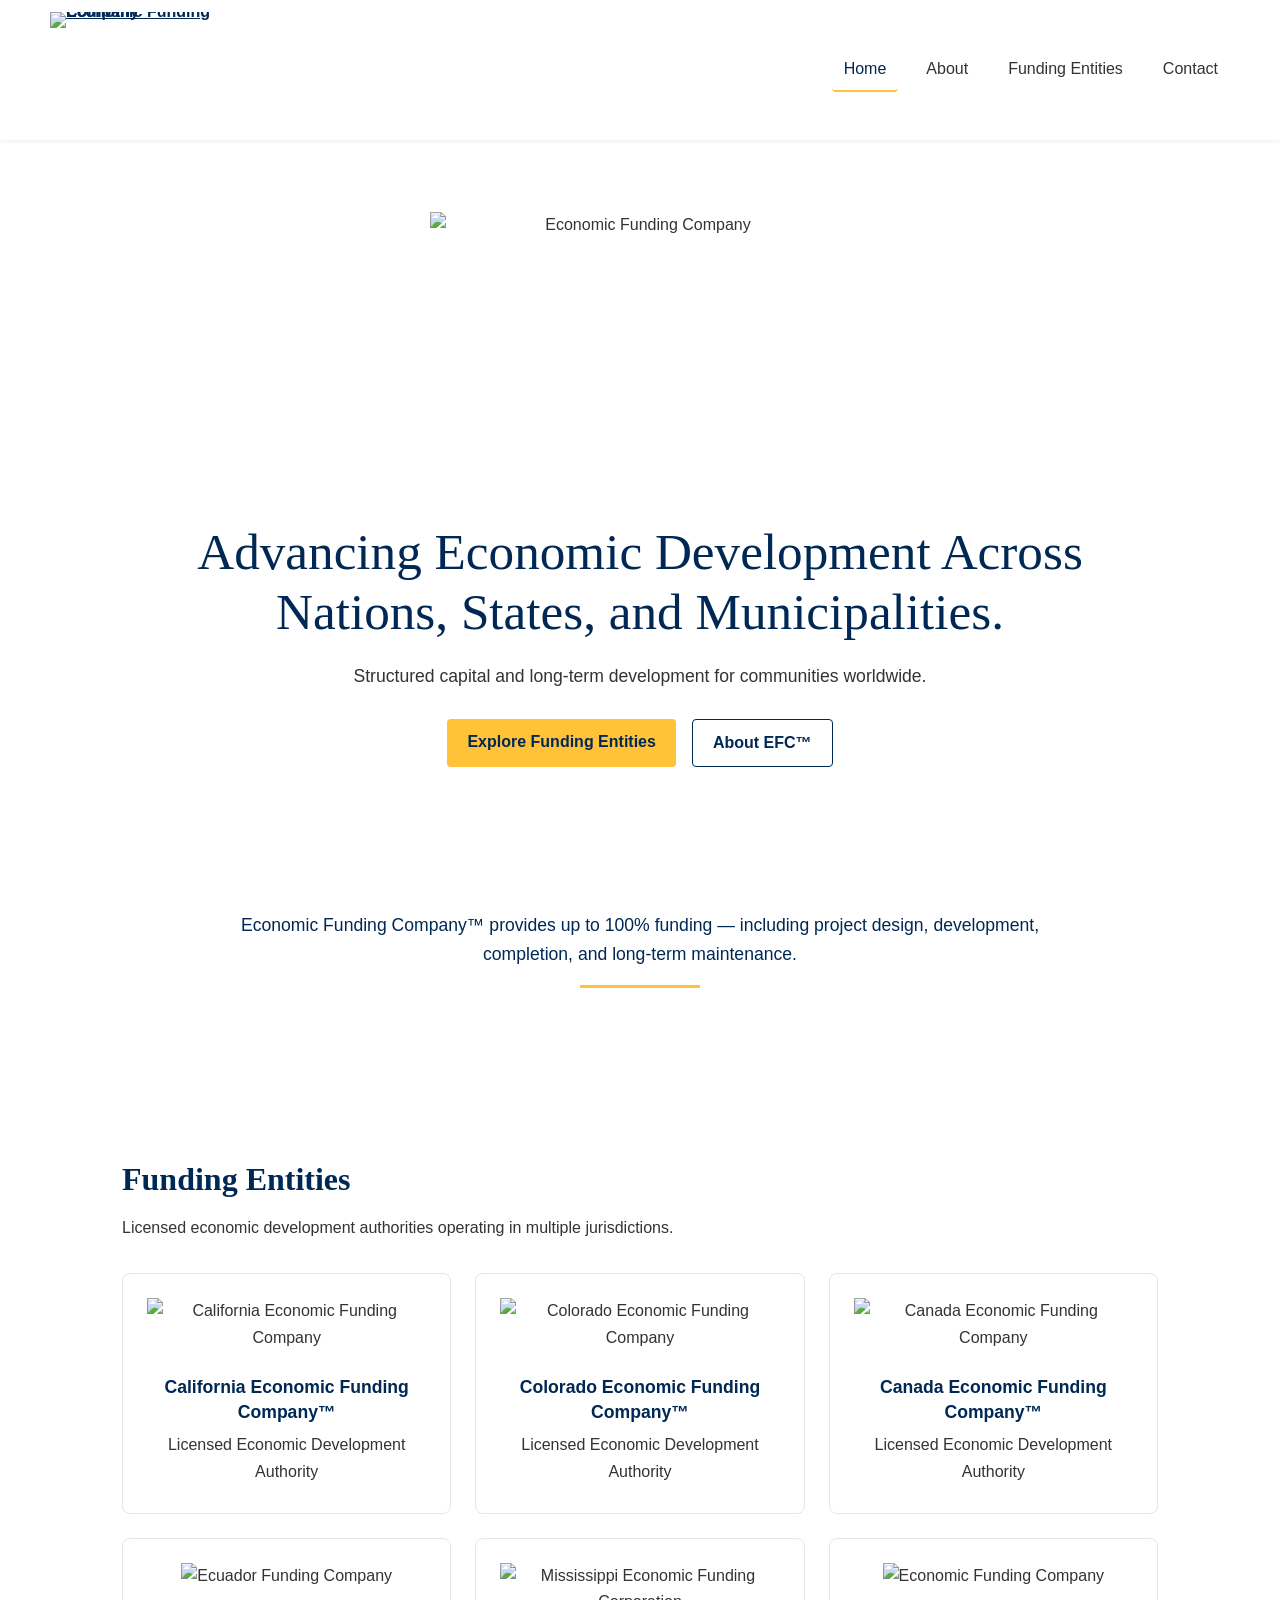
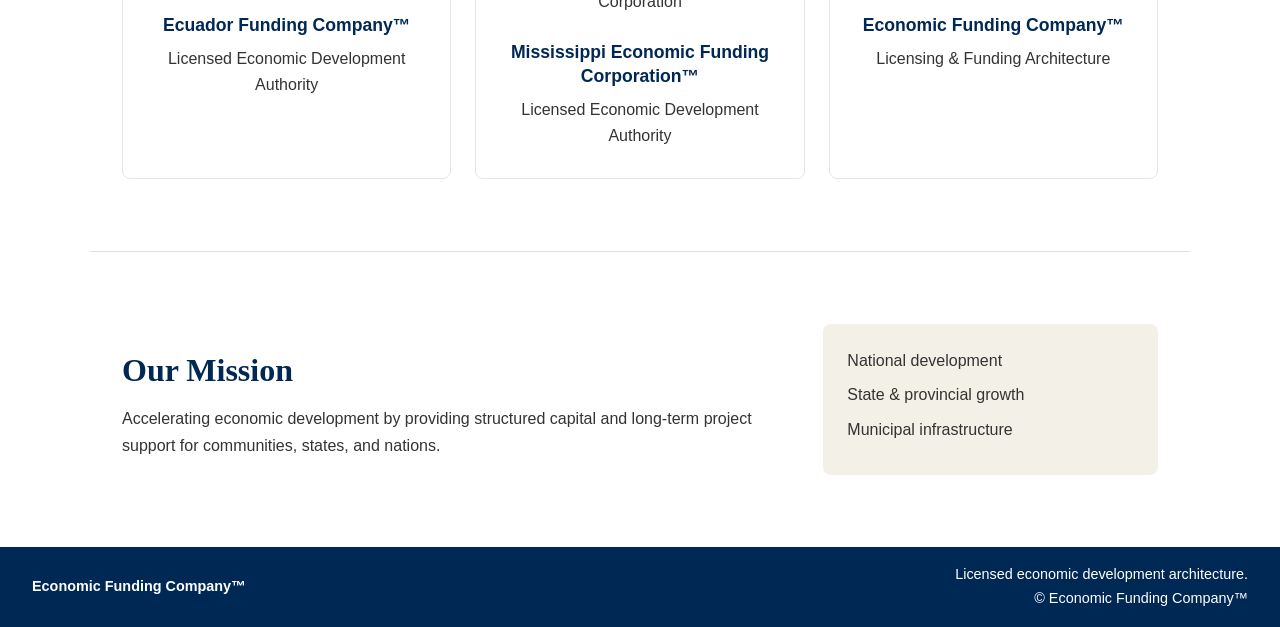
==== index.html @ 54c9f498 "Add Economic Funding Company public website" ====
<!DOCTYPE html>
<html lang="en">
<head>
  <meta charset="UTF-8" />
  <title>Economic Funding Company™</title>
  <meta name="viewport" content="width=device-width, initial-scale=1.0" />
  <link href="styles.css" rel="stylesheet" />
  <meta name="description" content="Economic Funding Company is an independent, non-political not-for-profit advancing economic development and quality of life across countries, states and municipalities." />
</head>
<body>
  <a class="skip-link" href="#main">Skip to content</a>
  <header class="site-header">
    <div class="logo-title">
      <a class="brand-mark" href="index.html" aria-label="Economic Funding Company home"><img src="assets/master-logo.png" width="1536" height="1024" alt="Economic Funding Company" /></a>
    </div>
    <nav class="nav" aria-label="Main navigation">
      <a href="index.html" class="nav-link active" aria-current="page">Home</a>
      <a href="about.html" class="nav-link">About</a>
      <a href="entities.html" class="nav-link">Funding Entities</a>
      <a href="contact.html" class="nav-link">Contact</a>
    </nav>
  </header>

  <main id="main">
    <!-- HERO -->
    <section class="hero">
      <div class="hero-logo-rotator">
        
        <img id="rotating-logo" width="1536" height="1024" src="assets/master-logo.png" alt="Economic Funding Company" />
      </div>
      <h1 class="hero-title">
        Advancing Economic Development Across Nations, States, and Municipalities.
      </h1>
      <p class="hero-subtitle">
        Structured capital and long-term development for communities worldwide.
      </p>
      <div class="hero-actions">
        <a href="entities.html" class="btn btn-primary">Explore Funding Entities</a>
        <a href="about.html" class="btn btn-secondary">About EFC™</a>
      </div>
    </section>

    <!-- FUNDING CAPABILITY STATEMENT -->
    <section class="section section-centered">
      <p class="statement">
        Economic Funding Company™ provides up to 100% funding — including project design,
        development, completion, and long-term maintenance.
      </p>
      <div class="divider divider-gold"></div>
    </section>

    <!-- FUNDING ENTITIES GRID (PREVIEW) -->
    <section class="section">
      <h2 class="section-title">Funding Entities</h2>
      <p class="section-intro">
        Licensed economic development authorities operating in multiple jurisdictions.
      </p>
      <div class="entity-grid">
        <div class="entity-card">
          <img src="assets/california-logo.png" alt="California Economic Funding Company" width="1536" height="1024" loading="lazy" />
          <h3>California Economic Funding Company™</h3>
          <p>Licensed Economic Development Authority</p>
        </div>
        <div class="entity-card">
          <img src="assets/colorado-logo.png" alt="Colorado Economic Funding Company" width="1536" height="1024" loading="lazy" />
          <h3>Colorado Economic Funding Company™</h3>
          <p>Licensed Economic Development Authority</p>
        </div>
        <div class="entity-card">
          <img src="assets/canada-logo.png" alt="Canada Economic Funding Company" width="1536" height="1024" loading="lazy" />
          <h3>Canada Economic Funding Company™</h3>
          <p>Licensed Economic Development Authority</p>
        </div>
        <div class="entity-card">
          <img src="assets/ecuador-logo.png" alt="Ecuador Funding Company" width="1536" height="1024" loading="lazy" />
          <h3>Ecuador Funding Company™</h3>
          <p>Licensed Economic Development Authority</p>
        </div>
        <div class="entity-card">
          <img src="assets/mississippi-logo.png" alt="Mississippi Economic Funding Corporation" width="1536" height="1024" loading="lazy" />
          <h3>Mississippi Economic Funding Corporation™</h3>
          <p>Licensed Economic Development Authority</p>
        </div>
        <div class="entity-card">
          <img src="assets/master-logo.png" alt="Economic Funding Company" width="1536" height="1024" loading="lazy" />
          <h3>Economic Funding Company™</h3>
          <p>Licensing & Funding Architecture</p>
        </div>
      </div>
    </section>

    <!-- MISSION SECTION -->
    <section class="section section-mission">
      <div class="mission-left">
        <h2 class="section-title">Our Mission</h2>
        <p>
          Accelerating economic development by providing structured capital and long-term project
          support for communities, states, and nations.
        </p>
      </div>
      <div class="mission-right">
        <ul class="mission-list">
          <li>National development</li>
          <li>State & provincial growth</li>
          <li>Municipal infrastructure</li>
        </ul>
      </div>
    </section>
  </main>

  <footer class="site-footer">
    <div class="footer-left">
      <span class="footer-brand">Economic Funding Company™</span>
    </div>
    <div class="footer-right">
      <span>Licensed economic development architecture.</span>
      <span>© Economic Funding Company™</span>
    </div>
  </footer>

  <script src="script.js"></script>
</body>
</html>
---- styles.css ----
:root {
  --blue: #002855;
  --gold: #ffc238;
  --charcoal: #333333;
  --white: #ffffff;
}

*,
*::before,
*::after {
  box-sizing: border-box;
}

body {
  margin: 0;
  font-family: "Montserrat", Arial, sans-serif;
  color: var(--charcoal);
  background-color: var(--white);
}

/* HEADER */

.site-header {
  position: sticky;
  top: 0;
  z-index: 100;
  display: flex;
  justify-content: space-between;
  align-items: center;
  padding: 16px 32px;
  background-color: rgba(255, 255, 255, 0.95);
  box-shadow: 0 2px 4px rgba(0, 0, 0, 0.06);
}

.logo-title .brand-mark {
  font-weight: 700;
  color: var(--blue);
}

.nav {
  display: flex;
  gap: 16px;
}

.nav-link {
  text-decoration: none;
  color: var(--charcoal);
  font-weight: 500;
  padding: 8px 12px;
  border-radius: 4px;
}

.nav-link:hover {
  background-color: rgba(0, 40, 85, 0.06);
}

.nav-link.active {
  color: var(--blue);
  border-bottom: 2px solid var(--gold);
}

/* HERO */

.hero {
  padding: 72px 32px;
  text-align: center;
}

.hero-small {
  padding: 56px 32px;
  text-align: center;
}

.hero-logo-rotator img {
  max-width: 260px;
  height: auto;
  margin-bottom: 24px;
}

.hero-title {
  font-size: 2.2rem;
  color: var(--blue);
  margin: 0 0 16px;
}

.hero-subtitle {
  font-size: 1.1rem;
  margin: 0 0 24px;
}

.hero-actions {
  display: flex;
  justify-content: center;
  gap: 16px;
}

/* BUTTONS */

.btn {
  display: inline-block;
  padding: 10px 20px;
  border-radius: 4px;
  text-decoration: none;
  font-weight: 600;
  cursor: pointer;
  transition: transform 0.15s ease, box-shadow 0.15s ease;
}

.btn-primary {
  background-color: var(--gold);
  color: var(--blue);
  border: none;
}

.btn-secondary {
  background-color: transparent;
  color: var(--blue);
  border: 1px solid var(--blue);
}

.btn:hover {
  transform: translateY(-1px);
  box-shadow: 0 4px 10px rgba(0, 0, 0, 0.08);
}

/* SECTIONS */

.section {
  padding: 72px 32px;
  max-width: 1100px;
  margin: 0 auto;
}

.section-centered {
  text-align: center;
}

.section-title {
  font-size: 1.6rem;
  color: var(--blue);
  margin-bottom: 16px;
}

.section-intro {
  margin-bottom: 32px;
}

/* STATEMENT */

.statement {
  font-size: 1.1rem;
  color: var(--blue);
  max-width: 800px;
  margin: 0 auto 16px;
}

.divider-gold {
  width: 120px;
  height: 3px;
  background-color: var(--gold);
  margin: 0 auto;
}

/* ENTITY GRID */

.entity-grid {
  display: grid;
  grid-template-columns: repeat(auto-fit, minmax(260px, 1fr));
  gap: 24px;
}

.entity-card {
  border-radius: 8px;
  padding: 24px;
  text-align: center;
  box-shadow: 0 2px 6px rgba(0, 0, 0, 0.06);
  background-color: var(--white);
  transition: transform 0.15s ease, box-shadow 0.15s ease;
}

.entity-card img {
  max-width: 180px;
  height: auto;
  margin-bottom: 16px;
}

.entity-card h3 {
  margin: 8px 0;
  color: var(--blue);
}

.entity-card p {
  margin: 4px 0;
}

.entity-card:hover {
  transform: translateY(-2px);
  box-shadow: 0 6px 14px rgba(0, 0, 0, 0.08);
}

/* MISSION */

.section-mission {
  display: grid;
  grid-template-columns: minmax(0, 2fr) minmax(0, 1fr);
  gap: 32px;
  align-items: start;
}

.mission-left p {
  margin-top: 8px;
}

.mission-right {
  background-color: rgba(255, 194, 56, 0.12);
  border-radius: 8px;
  padding: 24px;
}

.mission-list {
  list-style: none;
  padding: 0;
  margin: 0;
}

.mission-list li {
  margin-bottom: 8px;
  font-weight: 500;
}

/* CONTACT */

.section-contact {
  display: grid;
  grid-template-columns: minmax(0, 2fr) minmax(0, 1.2fr);
  gap: 32px;
}

.contact-form {
  display: flex;
  flex-direction: column;
  gap: 16px;
}

.contact-form label {
  display: flex;
  flex-direction: column;
  font-size: 0.95rem;
}

.contact-form input,
.contact-form textarea {
  margin-top: 6px;
  padding: 8px;
  border-radius: 4px;
  border: 1px solid #cccccc;
  font-family: inherit;
}

.contact-info h2 {
  color: var(--blue);
}

/* FOOTER */

.site-footer {
  display: flex;
  justify-content: space-between;
  align-items: center;
  padding: 16px 32px;
  background-color: var(--blue);
  color: var(--white);
  font-size: 0.9rem;
}

.footer-left .footer-brand {
  font-weight: 600;
}

.footer-right {
  display: flex;
  flex-direction: column;
  align-items: flex-end;
}

/* RESPONSIVE */

@media (max-width: 768px) {
  .hero-actions {
    flex-direction: column;
  }

  .section-mission,
  .section-contact {
    grid-template-columns: 1fr;
  }

  .site-footer {
    flex-direction: column;
    align-items: flex-start;
    gap: 8px;
  }
}

/* EFC identity and accessibility refinements */
:root { --blue: #123e48; --gold: #b3995d; }
body { font-family: Arial, sans-serif; line-height: 1.65; }
.site-header { gap: 24px; padding: 12px max(24px, calc((100vw - 1180px) / 2)); }
.brand-mark { display: block; line-height: 0; }
.brand-mark img { display: block; width: 174px; height: 116px; object-fit: contain; }
.nav { flex-wrap: wrap; }
.nav-link { white-space: nowrap; }
.hero { max-width: 1180px; margin: auto; }
.hero-title { max-width: 960px; margin: 0 auto 20px; font-family: Georgia, serif; font-size: clamp(2rem, 4vw, 3.4rem); line-height: 1.17; font-weight: 500; }
.hero-subtitle { max-width: 760px; margin: 0 auto 28px; }
.hero-logo-rotator img { width: 300px; max-width: 100%; height: 200px; object-fit: contain; }
.section-title { font-family: Georgia, serif; font-size: 2rem; line-height: 1.25; }
.entity-grid { grid-template-columns: repeat(3, minmax(0,1fr)); }
.entity-card { border: 1px solid #e2e7e7; box-shadow: none; }
.entity-card img { width: 180px; max-width: 100%; height: 120px; object-fit: contain; }
.entity-card h3 { font-size: 1.1rem; line-height: 1.4; }
.section-mission { border-top: 1px solid #dce3e4; }
.mission-right { background: #f3f0e8; }
.btn { min-height: 44px; font: inherit; font-weight: 600; }
.contact-form input, .contact-form textarea { font-size: 1rem; padding: 12px; }
.contact-form textarea { resize: vertical; }
.footer-right { text-align: right; }
:focus-visible { outline: 3px solid #967a35; outline-offset: 4px; }
.skip-link { position: absolute; left: 16px; top: -100px; z-index: 200; padding: 12px; background: white; color: var(--blue); }
.skip-link:focus { top: 16px; }
@media(max-width: 900px) { .entity-grid { grid-template-columns: repeat(2,minmax(0,1fr)); } .site-header { flex-direction: column; gap: 8px; position: static; } .brand-mark img { width: 150px; height: 100px; } }
@media(max-width: 560px) { .entity-grid { grid-template-columns: 1fr; } .section,.hero,.hero-small { padding: 40px 20px; } .nav { gap: 2px; justify-content: center; } .nav-link { padding: 8px; font-size: .9rem; } .footer-right { align-items: flex-start; text-align: left; } .site-footer { padding: 24px 20px; } }
@media(prefers-reduced-motion: reduce) { *, *::before, *::after { transition: none !important; } }

/* Colors matched to supplied blue-and-gold EFC artwork. */
:root { --blue: #002855; --gold: #ffc238; }
.hero-logo-rotator { display: flex; flex-direction: column; align-items: center; margin-bottom: 24px; }
.hero-logo-rotator img { width: 420px; height: 280px; margin-bottom: 6px; }
.entity-card img { width: 100%; max-width: 280px; height: auto; aspect-ratio: 3 / 2; }
.rotation-toggle { padding: 8px 16px; min-height: 44px; border: 1px solid #ccd4df; background: white; color: var(--blue); border-radius: 4px; font: inherit; font-size: .875rem; cursor: pointer; }
.rotation-toggle[hidden] { display: none; }
@media(max-width: 560px) { .hero-logo-rotator img { width: 100%; height: auto; aspect-ratio: 3 / 2; } }
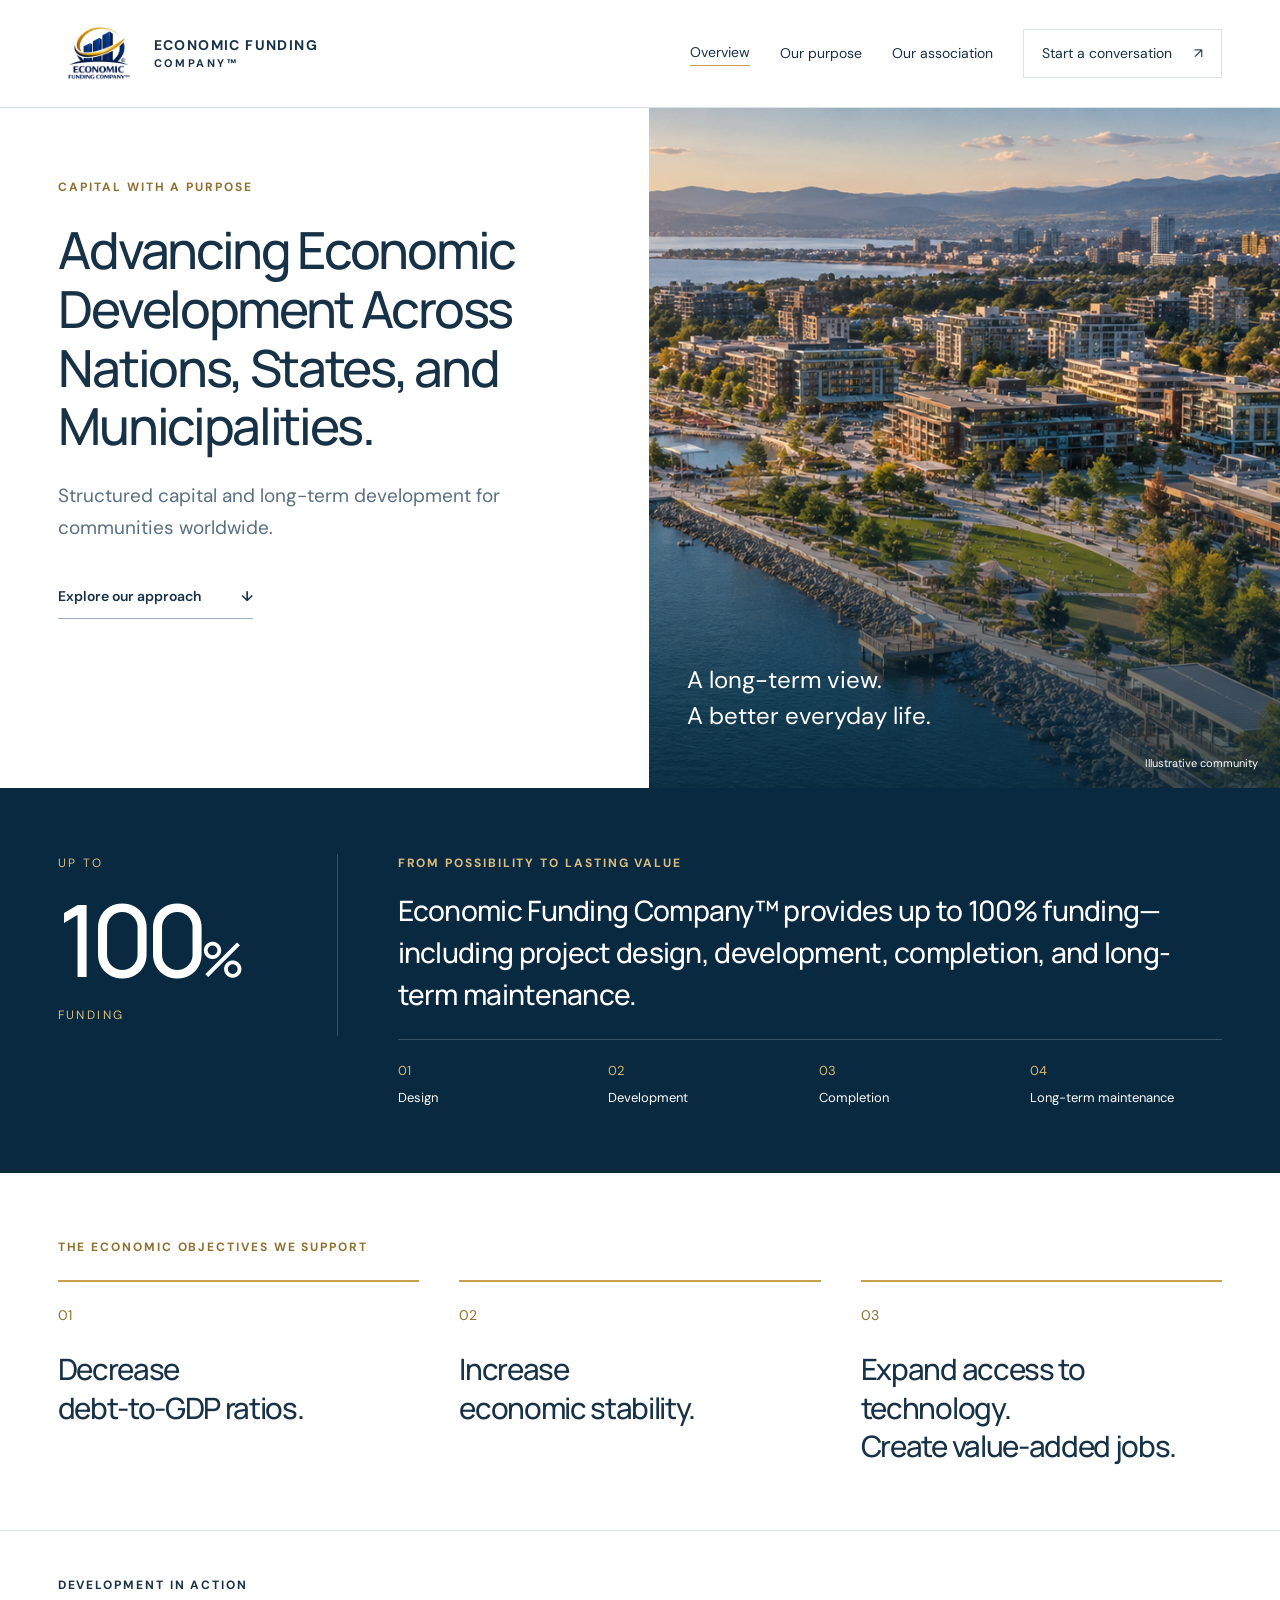
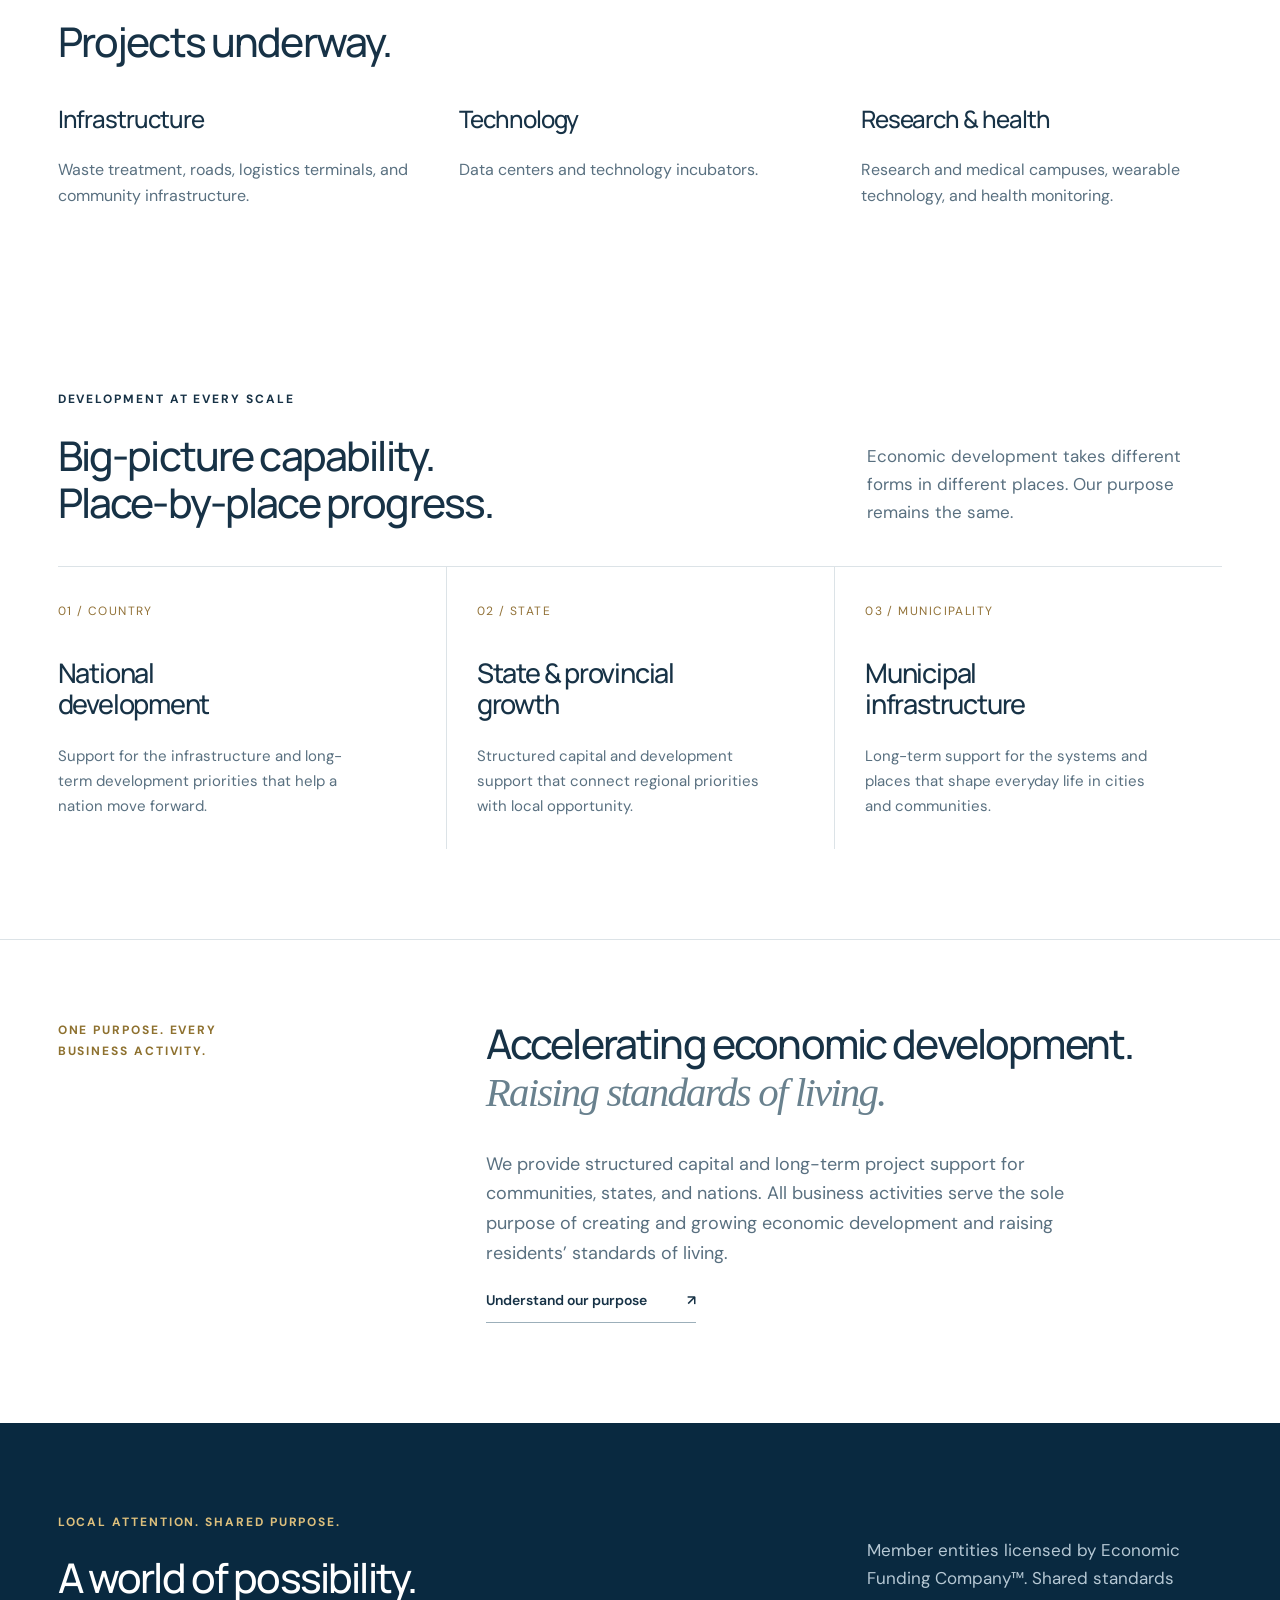
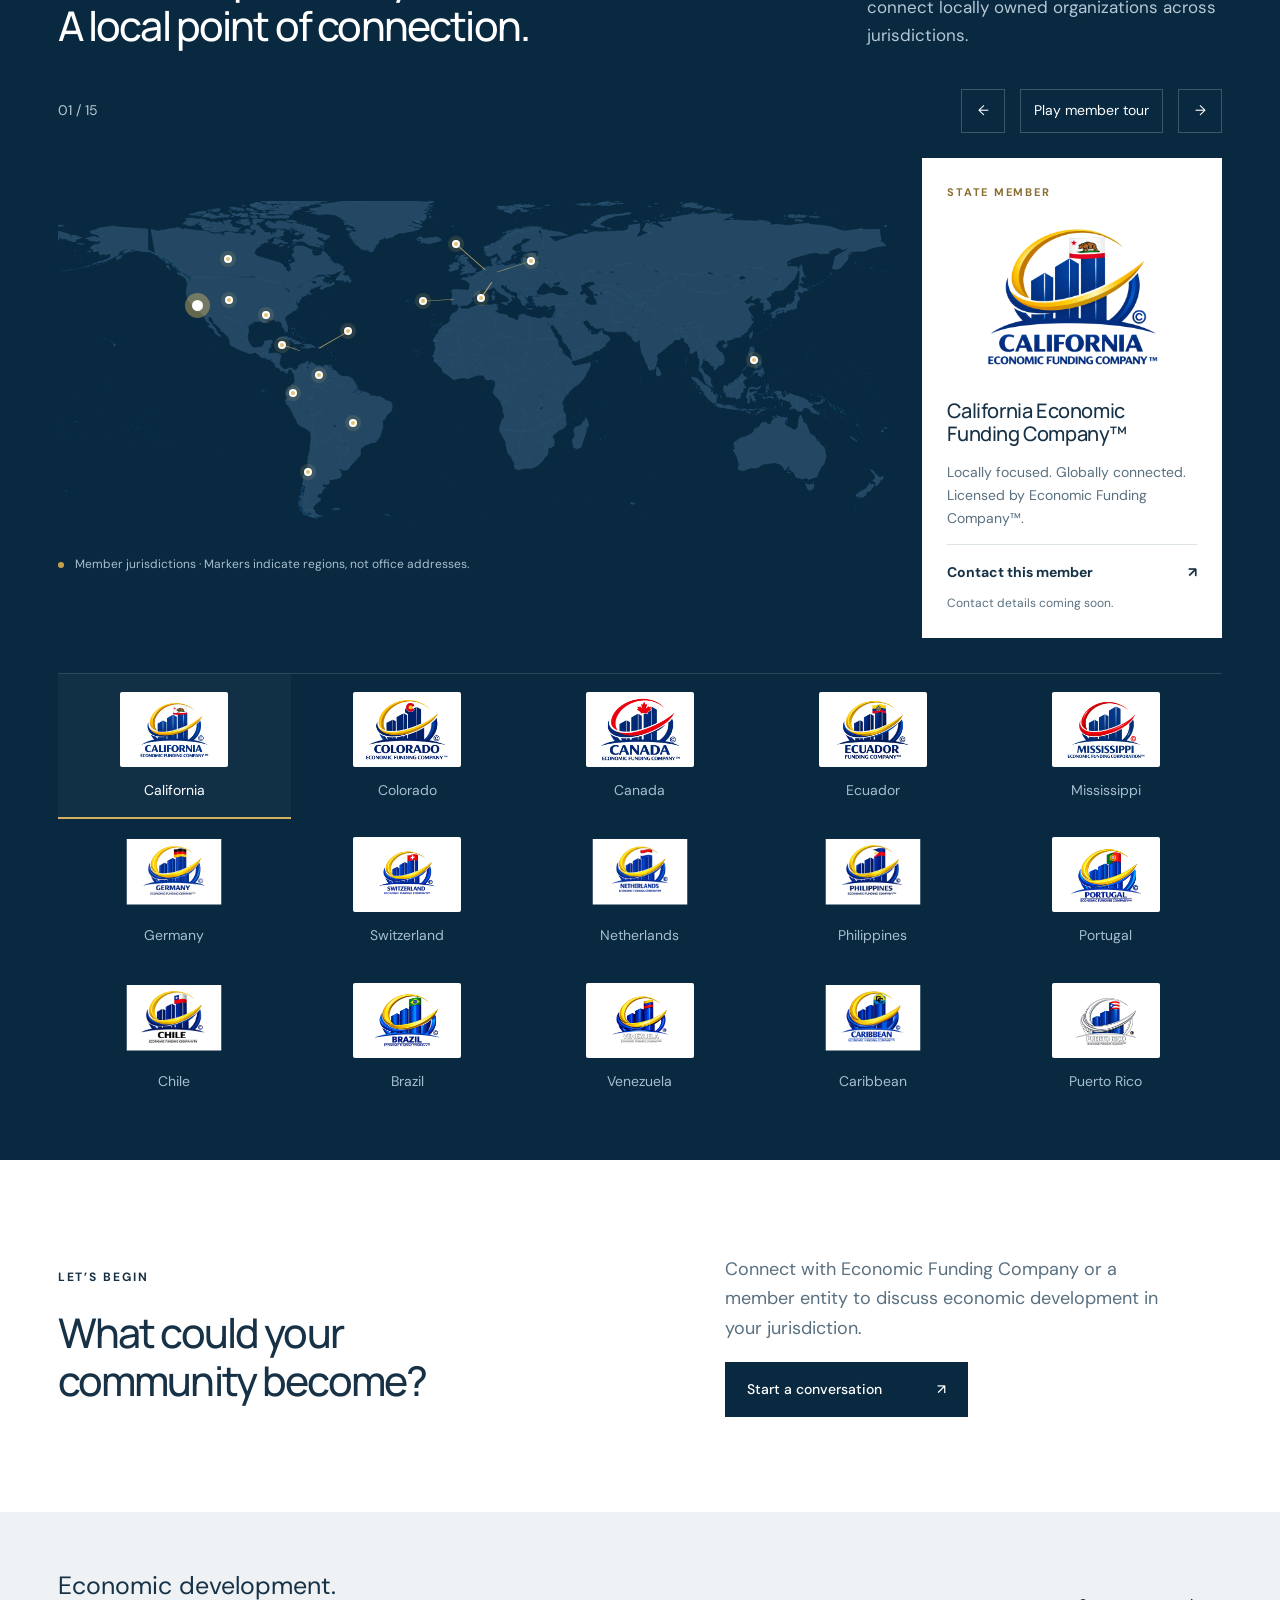
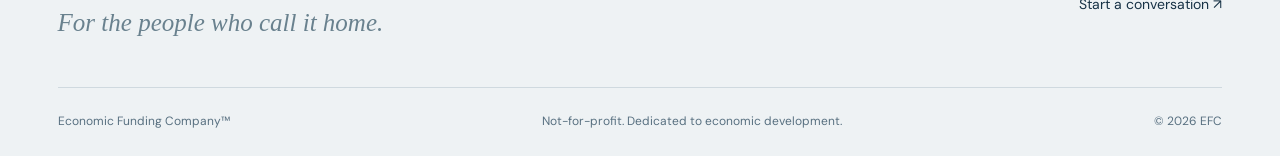
==== commit 788b22b4: "Prepare redesigned EFC website for review before publication" ====
--- a/index.html
+++ b/index.html
@@ -1,123 +1 @@
-<!DOCTYPE html>
-<html lang="en">
-<head>
-  <meta charset="UTF-8" />
-  <title>Economic Funding Company™</title>
-  <meta name="viewport" content="width=device-width, initial-scale=1.0" />
-  <link href="styles.css" rel="stylesheet" />
-  <meta name="description" content="Economic Funding Company is an independent, non-political not-for-profit advancing economic development and quality of life across countries, states and municipalities." />
-</head>
-<body>
-  <a class="skip-link" href="#main">Skip to content</a>
-  <header class="site-header">
-    <div class="logo-title">
-      <a class="brand-mark" href="index.html" aria-label="Economic Funding Company home"><img src="assets/master-logo.png" width="1536" height="1024" alt="Economic Funding Company" /></a>
-    </div>
-    <nav class="nav" aria-label="Main navigation">
-      <a href="index.html" class="nav-link active" aria-current="page">Home</a>
-      <a href="about.html" class="nav-link">About</a>
-      <a href="entities.html" class="nav-link">Funding Entities</a>
-      <a href="contact.html" class="nav-link">Contact</a>
-    </nav>
-  </header>
-
-  <main id="main">
-    <!-- HERO -->
-    <section class="hero">
-      <div class="hero-logo-rotator">
-        
-        <img id="rotating-logo" width="1536" height="1024" src="assets/master-logo.png" alt="Economic Funding Company" />
-      </div>
-      <h1 class="hero-title">
-        Advancing Economic Development Across Nations, States, and Municipalities.
-      </h1>
-      <p class="hero-subtitle">
-        Structured capital and long-term development for communities worldwide.
-      </p>
-      <div class="hero-actions">
-        <a href="entities.html" class="btn btn-primary">Explore Funding Entities</a>
-        <a href="about.html" class="btn btn-secondary">About EFC™</a>
-      </div>
-    </section>
-
-    <!-- FUNDING CAPABILITY STATEMENT -->
-    <section class="section section-centered">
-      <p class="statement">
-        Economic Funding Company™ provides up to 100% funding — including project design,
-        development, completion, and long-term maintenance.
-      </p>
-      <div class="divider divider-gold"></div>
-    </section>
-
-    <!-- FUNDING ENTITIES GRID (PREVIEW) -->
-    <section class="section">
-      <h2 class="section-title">Funding Entities</h2>
-      <p class="section-intro">
-        Licensed economic development authorities operating in multiple jurisdictions.
-      </p>
-      <div class="entity-grid">
-        <div class="entity-card">
-          <img src="assets/california-logo.png" alt="California Economic Funding Company" width="1536" height="1024" loading="lazy" />
-          <h3>California Economic Funding Company™</h3>
-          <p>Licensed Economic Development Authority</p>
-        </div>
-        <div class="entity-card">
-          <img src="assets/colorado-logo.png" alt="Colorado Economic Funding Company" width="1536" height="1024" loading="lazy" />
-          <h3>Colorado Economic Funding Company™</h3>
-          <p>Licensed Economic Development Authority</p>
-        </div>
-        <div class="entity-card">
-          <img src="assets/canada-logo.png" alt="Canada Economic Funding Company" width="1536" height="1024" loading="lazy" />
-          <h3>Canada Economic Funding Company™</h3>
-          <p>Licensed Economic Development Authority</p>
-        </div>
-        <div class="entity-card">
-          <img src="assets/ecuador-logo.png" alt="Ecuador Funding Company" width="1536" height="1024" loading="lazy" />
-          <h3>Ecuador Funding Company™</h3>
-          <p>Licensed Economic Development Authority</p>
-        </div>
-        <div class="entity-card">
-          <img src="assets/mississippi-logo.png" alt="Mississippi Economic Funding Corporation" width="1536" height="1024" loading="lazy" />
-          <h3>Mississippi Economic Funding Corporation™</h3>
-          <p>Licensed Economic Development Authority</p>
-        </div>
-        <div class="entity-card">
-          <img src="assets/master-logo.png" alt="Economic Funding Company" width="1536" height="1024" loading="lazy" />
-          <h3>Economic Funding Company™</h3>
-          <p>Licensing & Funding Architecture</p>
-        </div>
-      </div>
-    </section>
-
-    <!-- MISSION SECTION -->
-    <section class="section section-mission">
-      <div class="mission-left">
-        <h2 class="section-title">Our Mission</h2>
-        <p>
-          Accelerating economic development by providing structured capital and long-term project
-          support for communities, states, and nations.
-        </p>
-      </div>
-      <div class="mission-right">
-        <ul class="mission-list">
-          <li>National development</li>
-          <li>State & provincial growth</li>
-          <li>Municipal infrastructure</li>
-        </ul>
-      </div>
-    </section>
-  </main>
-
-  <footer class="site-footer">
-    <div class="footer-left">
-      <span class="footer-brand">Economic Funding Company™</span>
-    </div>
-    <div class="footer-right">
-      <span>Licensed economic development architecture.</span>
-      <span>© Economic Funding Company™</span>
-    </div>
-  </footer>
-
-  <script src="script.js"></script>
-</body>
-</html>
+<!doctype html><html lang="en"><head><meta charset="utf-8"><meta name="viewport" content="width=device-width,initial-scale=1"><meta name="description" content="Not-for-profit economic development. Structured capital and long-term development for communities worldwide."><title>Economic Funding Company</title><link rel="icon" href="assets/master-transparent.png"><link rel="stylesheet" href="styles.css"><script src="script.js" defer></script></head><body><a class="skip" href="#main">Skip to content</a><header><a class="brand" href="index.html" aria-label="Economic Funding Company home"><img src="assets/master-transparent.png" alt=""/><span>ECONOMIC FUNDING<span>COMPANY™</span></span></a><button class="menu-toggle" aria-expanded="false" aria-controls="nav">Menu <span>☰</span></button><nav id="nav" aria-label="Main navigation"><a href="index.html" aria-current="page">Overview</a><a href="about.html" >Our purpose</a><a href="entities.html" >Our association</a><a class="nav-contact" href="contact.html">Start a conversation <span>↗</span></a></nav></header><main id="main"><section class="hero"><div class="hero-copy"><span class="eyebrow">CAPITAL WITH A PURPOSE</span><h1>Advancing Economic Development Across Nations, States, and Municipalities.</h1><p>Structured capital and long-term development for communities worldwide.</p><a class="text-link" href="#funding">Explore our approach <span>↓</span></a></div><div class="hero-image"><img src="assets/community-hero.png" alt="Illustrative waterfront community with housing, public space and connected infrastructure"/><div class="image-caption">A long-term view.<br><strong>A better everyday life.</strong></div><span class="illustration-note">Illustrative community</span></div></section><section class="funding" id="funding"><div class="wrap funding-layout"><div class="funding-number"><span>UP TO</span><strong>100<span>%</span></strong><span>FUNDING</span></div><div><span class="eyebrow">FROM POSSIBILITY TO LASTING VALUE</span><h2>Economic Funding Company™ provides up to 100% funding—including project design, development, completion, and long-term maintenance.</h2><div class="lifecycle"><span><b>01</b> Design</span><span><b>02</b> Development</span><span><b>03</b> Completion</span><span><b>04</b> Long-term maintenance</span></div></div></div></section><section class="outcomes wrap"><span class="eyebrow">THE ECONOMIC OBJECTIVES WE SUPPORT</span><div class="outcome-grid"><article><span>01</span><h2>Decrease<br>debt-to-GDP ratios.</h2></article><article><span>02</span><h2>Increase<br>economic stability.</h2></article><article><span>03</span><h2>Expand access to technology.<br>Create value-added jobs.</h2></article></div></section><section class="projects wrap"><div class="section-heading"><div><span class="eyebrow">DEVELOPMENT IN ACTION</span><h2>Projects underway.</h2></div></div><div class="project-grid"><article><h3>Infrastructure</h3><p>Waste treatment, roads, logistics terminals, and community infrastructure.</p></article><article><h3>Technology</h3><p>Data centers and technology incubators.</p></article><article><h3>Research & health</h3><p>Research and medical campuses, wearable technology, and health monitoring.</p></article></div></section><section class="wrap scope"><div class="section-heading"><div><span class="eyebrow">DEVELOPMENT AT EVERY SCALE</span><h2>Big-picture capability.<br>Place-by-place progress.</h2></div><p>Economic development takes different forms in different places. Our purpose remains the same.</p></div><div class="scope-grid"><article><span class="index">01 / COUNTRY</span><h3>National<br>development</h3><p>Support for the infrastructure and long-term development priorities that help a nation move forward.</p></article><article><span class="index">02 / STATE</span><h3>State & provincial<br>growth</h3><p>Structured capital and development support that connect regional priorities with local opportunity.</p></article><article><span class="index">03 / MUNICIPALITY</span><h3>Municipal<br>infrastructure</h3><p>Long-term support for the systems and places that shape everyday life in cities and communities.</p></article></div></section><section class="purpose wrap"><span class="eyebrow">ONE PURPOSE. EVERY BUSINESS ACTIVITY.</span><div><h2>Accelerating economic development.<br><em>Raising standards of living.</em></h2><p>We provide structured capital and long-term project support for communities, states, and nations. All business activities serve the sole purpose of creating and growing economic development and raising residents’ standards of living.</p><a class="text-link" href="about.html">Understand our purpose <span>↗</span></a></div></section><section class="network" id="members"><div class="wrap"><div class="section-heading"><div><span class="eyebrow">LOCAL ATTENTION. SHARED PURPOSE.</span><h2>A world of possibility.<br>A local point of connection.</h2></div><p>Member entities licensed by Economic Funding Company™. Shared standards connect locally owned organizations across jurisdictions.</p></div><div class="rotation-controls"><span id="member-position">01 / 15</span><button id="prev-member" aria-label="Previous member">←</button><button id="rotate-members" aria-pressed="false">Play member tour</button><button id="next-member" aria-label="Next member">→</button></div><div class="map-layout"><div class="map-column"><div class="map"><img src="assets/world-map.svg" alt="World map showing the geographic context of member jurisdictions"/><div class="map-markers"><svg class="map-leaders" viewBox="0 0 100 100" preserveAspectRatio="none" aria-hidden="true"><line x1="51.46944444444444" y1="20.599999999999998" x2="48" y2="13"/><line x1="52.90277777777777" y1="21.268965517241384" x2="57" y2="18"/><line x1="52.286111111111104" y1="24.26206896551724" x2="51" y2="29"/><line x1="47.71666666666667" y1="29.379310344827587" x2="44" y2="30"/><line x1="29.166666666666664" y1="44.827586206896555" x2="27" y2="43"/><line x1="31.502777777777776" y1="43.98620689655173" x2="35" y2="39"/></svg><button class="pin selected" data-member="california" style="left:16.805555555555554%;top:31.379310344827587%" aria-label="Select California" title="California" aria-pressed="true"><span></span></button><button class="pin " data-member="colorado" style="left:20.694444444444443%;top:29.655172413793103%" aria-label="Select Colorado" title="Colorado" aria-pressed="false"><span></span></button><button class="pin " data-member="canada" style="left:20.555555555555554%;top:17.24137931034483%" aria-label="Select Canada" title="Canada" aria-pressed="false"><span></span></button><button class="pin " data-member="ecuador" style="left:28.333333333333332%;top:57.58620689655172%" aria-label="Select Ecuador" title="Ecuador" aria-pressed="false"><span></span></button><button class="pin " data-member="mississippi" style="left:25.13888888888889%;top:34.13793103448276%" aria-label="Select Mississippi" title="Mississippi" aria-pressed="false"><span></span></button><button class="pin " data-member="germany" style="left:57%;top:18%" aria-label="Select Germany" title="Germany" aria-pressed="false"><span></span></button><button class="pin " data-member="switzerland" style="left:51%;top:29%" aria-label="Select Switzerland" title="Switzerland" aria-pressed="false"><span></span></button><button class="pin " data-member="netherlands" style="left:48%;top:13%" aria-label="Select Netherlands" title="Netherlands" aria-pressed="false"><span></span></button><button class="pin " data-member="philippines" style="left:83.88888888888889%;top:47.724137931034484%" aria-label="Select Philippines" title="Philippines" aria-pressed="false"><span></span></button><button class="pin " data-member="portugal" style="left:44%;top:30%" aria-label="Select Portugal" title="Portugal" aria-pressed="false"><span></span></button><button class="pin " data-member="chile" style="left:30.13888888888889%;top:81.17241379310346%" aria-label="Select Chile" title="Chile" aria-pressed="false"><span></span></button><button class="pin " data-member="brazil" style="left:35.58333333333333%;top:66.3448275862069%" aria-label="Select Brazil" title="Brazil" aria-pressed="false"><span></span></button><button class="pin " data-member="venezuela" style="left:31.5%;top:52.137931034482754%" aria-label="Select Venezuela" title="Venezuela" aria-pressed="false"><span></span></button><button class="pin " data-member="caribbean" style="left:27%;top:43%" aria-label="Select Caribbean" title="Caribbean" aria-pressed="false"><span></span></button><button class="pin " data-member="puerto-rico" style="left:35%;top:39%" aria-label="Select Puerto Rico" title="Puerto Rico" aria-pressed="false"><span></span></button></div></div><p class="map-caption"><span class="legend-dot"></span> Member jurisdictions · Markers indicate regions, not office addresses.</p></div><article class="member-detail" aria-live="polite"><span class="eyebrow" id="member-kind">STATE MEMBER</span><img id="member-logo" src="assets/california-transparent.png" alt="California Economic Funding Company logo"/><h3 id="member-title">California Economic Funding Company™</h3><p>Locally focused. Globally connected.<br>Licensed by Economic Funding Company™.</p><a id="member-contact" href="contact.html?entity=california">Contact this member <span>↗</span></a><small>Contact details coming soon.</small></article></div><div class="member-selector" aria-label="Choose a member entity"><button data-member="california" class="member-choice selected" aria-pressed="true"><img src="assets/california-transparent.png" alt="" loading="lazy"/><span>California</span></button><button data-member="colorado" class="member-choice " aria-pressed="false"><img src="assets/colorado-transparent.png" alt="" loading="lazy"/><span>Colorado</span></button><button data-member="canada" class="member-choice " aria-pressed="false"><img src="assets/canada-transparent.png" alt="" loading="lazy"/><span>Canada</span></button><button data-member="ecuador" class="member-choice " aria-pressed="false"><img src="assets/ecuador-transparent.png" alt="" loading="lazy"/><span>Ecuador</span></button><button data-member="mississippi" class="member-choice " aria-pressed="false"><img src="assets/mississippi-transparent.png" alt="" loading="lazy"/><span>Mississippi</span></button><button data-member="germany" class="member-choice " aria-pressed="false"><img src="assets/germany-clean.png" alt="" loading="lazy"/><span>Germany</span></button><button data-member="switzerland" class="member-choice " aria-pressed="false"><img src="assets/switzerland-clean.png" alt="" loading="lazy"/><span>Switzerland</span></button><button data-member="netherlands" class="member-choice " aria-pressed="false"><img src="assets/netherlands-clean.png" alt="" loading="lazy"/><span>Netherlands</span></button><button data-member="philippines" class="member-choice " aria-pressed="false"><img src="assets/philippines-clean.png" alt="" loading="lazy"/><span>Philippines</span></button><button data-member="portugal" class="member-choice " aria-pressed="false"><img src="assets/portugal-clean.png" alt="" loading="lazy"/><span>Portugal</span></button><button data-member="chile" class="member-choice " aria-pressed="false"><img src="assets/chile-clean.png" alt="" loading="lazy"/><span>Chile</span></button><button data-member="brazil" class="member-choice " aria-pressed="false"><img src="assets/brazil-clean.png" alt="" loading="lazy"/><span>Brazil</span></button><button data-member="venezuela" class="member-choice " aria-pressed="false"><img src="assets/venezuela-clean.png" alt="" loading="lazy"/><span>Venezuela</span></button><button data-member="caribbean" class="member-choice " aria-pressed="false"><img src="assets/caribbean-clean.png" alt="" loading="lazy"/><span>Caribbean</span></button><button data-member="puerto-rico" class="member-choice " aria-pressed="false"><img src="assets/puerto-rico-clean.png" alt="" loading="lazy"/><span>Puerto Rico</span></button></div></div></section><section class="contact-banner wrap"><div><span class="eyebrow">LET’S BEGIN</span><h2>What could your<br>community become?</h2></div><div><p>Connect with Economic Funding Company or a member entity to discuss economic development in your jurisdiction.</p><a class="button dark" href="contact.html">Start a conversation <span>↗</span></a></div></section></main><footer><div class="footer-top"><p>Economic development.<br><em>For the people who call it home.</em></p><a href="contact.html">Start a conversation ↗</a></div><div class="footer-bottom"><span>Economic Funding Company™</span><span>Not-for-profit. Dedicated to economic development.</span><span>© 2026 EFC</span></div></footer></body></html>
--- a/styles.css
+++ b/styles.css
@@ -1,342 +1,18 @@
-:root {
-  --blue: #002855;
-  --gold: #ffc238;
-  --charcoal: #333333;
-  --white: #ffffff;
-}
 
-*,
-*::before,
-*::after {
-  box-sizing: border-box;
-}
-
-body {
-  margin: 0;
-  font-family: "Montserrat", Arial, sans-serif;
-  color: var(--charcoal);
-  background-color: var(--white);
-}
-
-/* HEADER */
-
-.site-header {
-  position: sticky;
-  top: 0;
-  z-index: 100;
-  display: flex;
-  justify-content: space-between;
-  align-items: center;
-  padding: 16px 32px;
-  background-color: rgba(255, 255, 255, 0.95);
-  box-shadow: 0 2px 4px rgba(0, 0, 0, 0.06);
-}
-
-.logo-title .brand-mark {
-  font-weight: 700;
-  color: var(--blue);
-}
-
-.nav {
-  display: flex;
-  gap: 16px;
-}
-
-.nav-link {
-  text-decoration: none;
-  color: var(--charcoal);
-  font-weight: 500;
-  padding: 8px 12px;
-  border-radius: 4px;
-}
-
-.nav-link:hover {
-  background-color: rgba(0, 40, 85, 0.06);
-}
-
-.nav-link.active {
-  color: var(--blue);
-  border-bottom: 2px solid var(--gold);
-}
-
-/* HERO */
-
-.hero {
-  padding: 72px 32px;
-  text-align: center;
-}
-
-.hero-small {
-  padding: 56px 32px;
-  text-align: center;
-}
-
-.hero-logo-rotator img {
-  max-width: 260px;
-  height: auto;
-  margin-bottom: 24px;
-}
-
-.hero-title {
-  font-size: 2.2rem;
-  color: var(--blue);
-  margin: 0 0 16px;
-}
-
-.hero-subtitle {
-  font-size: 1.1rem;
-  margin: 0 0 24px;
-}
-
-.hero-actions {
-  display: flex;
-  justify-content: center;
-  gap: 16px;
-}
-
-/* BUTTONS */
-
-.btn {
-  display: inline-block;
-  padding: 10px 20px;
-  border-radius: 4px;
-  text-decoration: none;
-  font-weight: 600;
-  cursor: pointer;
-  transition: transform 0.15s ease, box-shadow 0.15s ease;
-}
-
-.btn-primary {
-  background-color: var(--gold);
-  color: var(--blue);
-  border: none;
-}
-
-.btn-secondary {
-  background-color: transparent;
-  color: var(--blue);
-  border: 1px solid var(--blue);
-}
-
-.btn:hover {
-  transform: translateY(-1px);
-  box-shadow: 0 4px 10px rgba(0, 0, 0, 0.08);
-}
-
-/* SECTIONS */
-
-.section {
-  padding: 72px 32px;
-  max-width: 1100px;
-  margin: 0 auto;
-}
-
-.section-centered {
-  text-align: center;
-}
-
-.section-title {
-  font-size: 1.6rem;
-  color: var(--blue);
-  margin-bottom: 16px;
-}
-
-.section-intro {
-  margin-bottom: 32px;
-}
-
-/* STATEMENT */
-
-.statement {
-  font-size: 1.1rem;
-  color: var(--blue);
-  max-width: 800px;
-  margin: 0 auto 16px;
-}
-
-.divider-gold {
-  width: 120px;
-  height: 3px;
-  background-color: var(--gold);
-  margin: 0 auto;
-}
-
-/* ENTITY GRID */
-
-.entity-grid {
-  display: grid;
-  grid-template-columns: repeat(auto-fit, minmax(260px, 1fr));
-  gap: 24px;
-}
-
-.entity-card {
-  border-radius: 8px;
-  padding: 24px;
-  text-align: center;
-  box-shadow: 0 2px 6px rgba(0, 0, 0, 0.06);
-  background-color: var(--white);
-  transition: transform 0.15s ease, box-shadow 0.15s ease;
-}
-
-.entity-card img {
-  max-width: 180px;
-  height: auto;
-  margin-bottom: 16px;
-}
-
-.entity-card h3 {
-  margin: 8px 0;
-  color: var(--blue);
-}
-
-.entity-card p {
-  margin: 4px 0;
-}
-
-.entity-card:hover {
-  transform: translateY(-2px);
-  box-shadow: 0 6px 14px rgba(0, 0, 0, 0.08);
-}
-
-/* MISSION */
-
-.section-mission {
-  display: grid;
-  grid-template-columns: minmax(0, 2fr) minmax(0, 1fr);
-  gap: 32px;
-  align-items: start;
-}
-
-.mission-left p {
-  margin-top: 8px;
-}
-
-.mission-right {
-  background-color: rgba(255, 194, 56, 0.12);
-  border-radius: 8px;
-  padding: 24px;
-}
-
-.mission-list {
-  list-style: none;
-  padding: 0;
-  margin: 0;
-}
-
-.mission-list li {
-  margin-bottom: 8px;
-  font-weight: 500;
-}
-
-/* CONTACT */
-
-.section-contact {
-  display: grid;
-  grid-template-columns: minmax(0, 2fr) minmax(0, 1.2fr);
-  gap: 32px;
-}
-
-.contact-form {
-  display: flex;
-  flex-direction: column;
-  gap: 16px;
-}
-
-.contact-form label {
-  display: flex;
-  flex-direction: column;
-  font-size: 0.95rem;
-}
-
-.contact-form input,
-.contact-form textarea {
-  margin-top: 6px;
-  padding: 8px;
-  border-radius: 4px;
-  border: 1px solid #cccccc;
-  font-family: inherit;
-}
-
-.contact-info h2 {
-  color: var(--blue);
-}
-
-/* FOOTER */
-
-.site-footer {
-  display: flex;
-  justify-content: space-between;
-  align-items: center;
-  padding: 16px 32px;
-  background-color: var(--blue);
-  color: var(--white);
-  font-size: 0.9rem;
-}
-
-.footer-left .footer-brand {
-  font-weight: 600;
-}
-
-.footer-right {
-  display: flex;
-  flex-direction: column;
-  align-items: flex-end;
-}
-
-/* RESPONSIVE */
-
-@media (max-width: 768px) {
-  .hero-actions {
-    flex-direction: column;
-  }
-
-  .section-mission,
-  .section-contact {
-    grid-template-columns: 1fr;
-  }
-
-  .site-footer {
-    flex-direction: column;
-    align-items: flex-start;
-    gap: 8px;
-  }
-}
+@import url('https://fonts.googleapis.com/css2?family=DM+Sans:wght@400;500;600;700&family=Manrope:wght@400;500;600;700&display=swap');
+:root{--navy:#092940;--gold:#c7a04b;--ink:#173246;--muted:#597080;--line:#dce3e7}*{box-sizing:border-box}html{scroll-behavior:smooth;scroll-padding-top:110px}body{margin:0;color:var(--ink);font:16px/1.65 'DM Sans',Arial,sans-serif;background:white}a{color:inherit;text-decoration:none}button,input,select,textarea{font:inherit}button{cursor:pointer}img{max-width:100%}h1,h2,h3,p{margin-top:0}h1,h2,h3{font-family:Manrope,Arial,sans-serif;line-height:1.15;letter-spacing:-.045em;font-weight:500}h1{font-size:clamp(2.5rem,4vw,4.1rem)}h2{font-size:clamp(2rem,3.2vw,3.35rem)}h3{font-size:1.65rem}em{font-family:Georgia,serif;font-weight:400;color:#69818e}header{height:108px;display:flex;align-items:center;justify-content:space-between;padding:0 4.5%;border-bottom:1px solid var(--line);background:white;position:sticky;top:0;z-index:20}.brand{display:flex;align-items:center;gap:14px}.brand img{width:82px;height:68px;object-fit:contain}.brand>span{font-size:14px;letter-spacing:.1em;font-weight:700;line-height:1.4}.brand>span>span{display:block;font-size:11px;letter-spacing:.24em}nav{display:flex;align-items:center;gap:30px;font-size:14px}nav a[aria-current]{border-bottom:1px solid var(--gold)}.nav-contact{padding:12px 18px;border:1px solid var(--line)}.nav-contact span{margin-left:18px}.menu-toggle{display:none}.wrap{max-width:1320px;margin:auto;padding-left:4.5%;padding-right:4.5%}.eyebrow{font-size:12px;font-weight:700;letter-spacing:.16em;display:block;margin-bottom:22px}.hero{display:grid;grid-template-columns:1.03fr 1fr;min-height:680px}.hero-copy{padding:70px 8% 65px 9%}.hero-copy .eyebrow{color:#8e712f}.hero-copy h1{margin-bottom:25px}.hero-copy p{max-width:450px;font-size:19px;color:var(--muted);margin-bottom:40px}.text-link{display:inline-flex;gap:40px;align-items:center;border-bottom:1px solid #9cafba;padding-bottom:10px;font-size:14px;font-weight:600}.hero-image{position:relative;overflow:hidden;background:var(--navy)}.hero-image>img{width:100%;height:100%;object-fit:cover;object-position:58% center;position:absolute}.hero-image:after{content:'';position:absolute;inset:50% 0 0;background:linear-gradient(transparent,#062639c9)}.image-caption{position:absolute;left:38px;bottom:54px;z-index:1;color:white;font-size:24px;line-height:1.5}.image-caption strong{font-weight:400}.illustration-note{position:absolute;right:22px;bottom:16px;color:white;font-size:11px;z-index:1}.funding{background:var(--navy);color:white;padding:66px 0}.funding-layout{display:grid;grid-template-columns:280px 1fr;gap:60px;align-items:center}.funding-number{border-right:1px solid #ffffff30;line-height:1;padding:15px 30px 15px 0}.funding-number>span{display:block;font-size:12px;letter-spacing:.2em;color:#dbbe7d}.funding-number strong{font:500 100px/1 Manrope,sans-serif;letter-spacing:-.08em;display:block;margin:15px 0 20px}.funding-number strong span{font-size:48px}.funding h2{font-size:clamp(1.4rem,2.2vw,2rem);letter-spacing:-.025em;line-height:1.5}.funding .eyebrow{color:#dbbe7d;margin-bottom:15px}.lifecycle{display:grid;grid-template-columns:repeat(4,1fr);gap:18px;padding-top:22px;border-top:1px solid #ffffff30;font-size:13px;line-height:1.4}.lifecycle b{display:block;color:#d7b76e;font-weight:400;margin-bottom:9px}.scope{padding-top:100px;padding-bottom:90px}.section-heading{display:flex;justify-content:space-between;gap:60px;align-items:flex-end;margin-bottom:40px}.section-heading h2{margin-bottom:0}.section-heading>p{max-width:355px;color:var(--muted);font-size:17px;margin:0}.scope-grid{display:grid;grid-template-columns:repeat(3,1fr);border-top:1px solid var(--line)}.scope-grid article{padding:35px 30px 15px 0}.scope-grid article+article{padding-left:30px;border-left:1px solid var(--line)}.index{display:block;letter-spacing:.12em;color:#927238;font-size:12px;margin-bottom:35px}.scope-grid h3{font-size:27px;margin-bottom:25px}.scope-grid p{font-size:15px;color:var(--muted);max-width:290px}.purpose{border-top:1px solid var(--line);padding-top:80px;padding-bottom:100px;display:grid;grid-template-columns:1fr 2fr;gap:60px}.purpose>.eyebrow{max-width:180px;line-height:1.8;color:#8e712f}.purpose p{max-width:620px;color:var(--muted);font-size:18px}.network{background:var(--navy);color:white;padding:90px 0 50px}.network .eyebrow{color:#ddbf7c}.network .section-heading>p{color:#b6c8d4}.map-layout{display:grid;grid-template-columns:minmax(0,1fr) 300px;gap:35px;align-items:center}.map{position:relative;aspect-ratio:1080/435}.map>img{display:block;width:100%;height:100%}.map-markers{position:absolute;inset:0}.pin{border:0;padding:0;width:24px;height:24px;position:absolute;transform:translate(-50%,-50%);border-radius:50%;display:grid;place-items:center;background:transparent;z-index:2}.pin span{display:block;width:8px;height:8px;background:#e4c273;border:2px solid white;border-radius:50%;box-shadow:0 0 0 4px #d8b66025}.pin.selected span{width:11px;height:11px;background:white;box-shadow:0 0 0 7px #d8b66070}.map-caption{color:#a7bfce;font-size:12px;margin:20px 0}.legend-dot{display:inline-block;width:6px;height:6px;border-radius:50%;background:var(--gold);margin-right:8px}.member-detail{background:white;color:var(--ink);padding:25px;min-height:390px}.member-detail .eyebrow{color:#8b6e32;font-size:11px;margin:0}.member-detail img{width:100%;height:170px;object-fit:contain;margin:10px 0}.member-detail h3{font-size:20px;letter-spacing:-.02em;margin-bottom:14px;min-height:48px}.member-detail p{font-size:14px;color:var(--muted)}.member-detail>a{font-size:14px;font-weight:700;display:flex;justify-content:space-between;border-top:1px solid var(--line);padding-top:16px}.member-detail small{font-size:12px;color:var(--muted);display:block;margin-top:9px}.member-selector{display:grid;grid-template-columns:repeat(5,1fr);margin-top:35px;border-top:1px solid #ffffff25}.member-choice{background:transparent;color:#a6bed0;border:0;border-bottom:2px solid transparent;padding:18px 10px 15px;display:flex;flex-direction:column;align-items:center;gap:12px;font-size:14px}.member-choice img{width:108px;height:75px;object-fit:contain;background:white;padding:4px;border-radius:2px}.member-choice.selected{border-bottom-color:#d5b260;background:#ffffff08;color:white}.rotation-controls{display:flex;align-items:center;justify-content:flex-end;gap:15px;margin-top:22px;font-size:14px;color:#b7c8d1}.rotation-controls button{border:1px solid #ffffff35;color:white;background:transparent;min-height:44px;min-width:44px;padding:5px 13px;font-size:14px}.rotation-controls>span{margin-right:auto}.contact-banner{padding-top:95px;padding-bottom:95px;display:grid;grid-template-columns:1.2fr 1fr;gap:70px;align-items:center}.contact-banner h2{margin-bottom:0}.contact-banner p{color:var(--muted);font-size:18px;max-width:460px}.button{display:inline-flex;justify-content:space-between;gap:55px;align-items:center;border:0;padding:16px 22px;font-size:14px;font-weight:500}.dark{background:var(--navy);color:white}footer{background:#eef2f4;padding:55px 4.5% 24px}.footer-top{display:flex;justify-content:space-between;align-items:center;padding-bottom:45px;border-bottom:1px solid #cfd9df;gap:30px}.footer-top p{font-size:25px;line-height:1.5;margin:0}.footer-top a{font-size:14px}.footer-bottom{display:flex;justify-content:space-between;gap:20px;margin-top:24px;font-size:12px;color:#587080}.page-intro{padding-top:100px;padding-bottom:75px}.page-intro h1{font-size:clamp(3rem,5.4vw,5.2rem)}.page-intro p{font-size:20px;color:var(--muted);max-width:690px}.editorial{display:grid;grid-template-columns:1fr 1.2fr;gap:80px;border-top:1px solid var(--line);padding-top:70px;padding-bottom:70px}.editorial h2{font-size:32px}.editorial p{color:var(--muted)}.editorial .large{font-size:24px;color:var(--ink);line-height:1.5}.principles{display:grid;grid-template-columns:repeat(3,1fr);gap:40px;padding-top:20px;padding-bottom:70px}.principles article{border-top:1px solid var(--line);padding-top:25px}.principles article>span{color:#937138;font-size:14px}.principles h3{margin:25px 0 20px}.principles p{color:var(--muted)}.contact-layout{display:grid;grid-template-columns:1fr 1.25fr;gap:90px;padding-bottom:100px}.contact-layout aside h2{font-size:32px}.contact-layout aside>p{color:var(--muted)}.contact-placeholder{border-top:1px solid var(--line);padding-top:30px;margin-top:40px}.contact-placeholder p{font-size:14px}form{padding:35px;background:#f4f7f8}form label{display:block;font-size:14px;font-weight:500;margin-bottom:22px}input,select,textarea{width:100%;border:1px solid #cbd5dc;border-radius:0;background:white;padding:12px;color:var(--ink);margin-top:8px;font-size:16px}textarea{resize:vertical}.form-row{display:grid;grid-template-columns:1fr 1fr;gap:20px}.form-note{font-size:14px;color:var(--muted)}.skip{position:absolute;top:-100px;left:20px;z-index:100;background:white;padding:10px}.skip:focus{top:10px}:focus-visible{outline:3px solid var(--gold);outline-offset:5px}a:hover{color:#9c792e}.button:hover{background:#1b4967;color:white}
+@media(max-width:1050px){nav{gap:15px}.brand>span{font-size:11px}.brand img{width:65px}.hero-copy{padding:55px 7%}.hero-copy h1{font-size:3rem}.funding-layout{grid-template-columns:230px 1fr;gap:35px}.funding-number strong{font-size:86px}.map-layout{grid-template-columns:1fr 260px;gap:15px}.section-heading{gap:30px}.contact-layout{gap:40px}}
+@media(max-width:760px){header{height:84px;padding:0 22px}.brand img{width:60px;height:55px}.brand>span{font-size:11px}.brand>span>span{font-size:10px}.menu-toggle{display:flex;align-items:center;gap:12px;background:none;border:0;color:var(--navy);font-size:14px;padding:12px}nav{display:none;position:absolute;top:84px;left:0;right:0;padding:25px;background:white;border-bottom:1px solid var(--line);flex-direction:column;align-items:stretch}nav.open{display:flex}.wrap{padding-left:24px;padding-right:24px}.hero{display:flex;flex-direction:column}.hero-copy{padding:48px 24px}.hero-copy h1{font-size:clamp(2.4rem,7.9vw,3.5rem)}.hero-copy p{font-size:17px}.hero-image{height:360px}.image-caption{left:24px;bottom:40px}.funding{padding:45px 0}.funding-layout{grid-template-columns:1fr;gap:30px}.funding-number{border-right:0;border-bottom:1px solid #ffffff30;padding-bottom:25px}.funding-number strong{font-size:85px;display:inline-block;margin:8px 15px 10px 0}.funding-number>span:last-child{display:inline}.lifecycle{grid-template-columns:1fr 1fr;row-gap:25px}.scope{padding-top:60px;padding-bottom:45px}.section-heading{display:block}.section-heading>p{margin-top:25px;max-width:none}.scope-grid{grid-template-columns:1fr}.scope-grid article,.scope-grid article+article{padding:25px 0;border-left:0;border-bottom:1px solid var(--line)}.index{margin-bottom:20px}.scope-grid h3 br{display:none}.scope-grid p{max-width:none}.purpose{display:block;padding-top:50px;padding-bottom:60px}.purpose>.eyebrow{max-width:none}.purpose p{font-size:17px}.network{padding-top:60px}.map-layout{display:flex;flex-direction:column;gap:20px}.map-column{width:100%}.map{margin:25px 0}.member-detail{width:100%;min-height:0}.member-detail img{height:175px}.member-detail h3{min-height:0}.member-selector{display:flex;overflow:auto;scroll-snap-type:x mandatory}.member-choice{min-width:120px;scroll-snap-align:start}.member-choice img{width:90px;height:65px}.contact-banner,.editorial,.contact-layout{grid-template-columns:1fr;gap:30px;padding-top:55px;padding-bottom:55px}.footer-top,.footer-bottom{align-items:flex-start;flex-direction:column}.footer-top p{font-size:22px}.footer-bottom{gap:10px}.page-intro{padding-top:55px;padding-bottom:40px}.page-intro h1{font-size:3rem}.page-intro p{font-size:18px}.principles{grid-template-columns:1fr;gap:25px}.form-row{grid-template-columns:1fr;gap:0}form{padding:24px}.contact-layout{padding-top:0}.eyebrow{font-size:11px}}
+@media(prefers-reduced-motion:reduce){html{scroll-behavior:auto}*{transition:none!important;animation:none!important}}
 
-/* EFC identity and accessibility refinements */
-:root { --blue: #123e48; --gold: #b3995d; }
-body { font-family: Arial, sans-serif; line-height: 1.65; }
-.site-header { gap: 24px; padding: 12px max(24px, calc((100vw - 1180px) / 2)); }
-.brand-mark { display: block; line-height: 0; }
-.brand-mark img { display: block; width: 174px; height: 116px; object-fit: contain; }
-.nav { flex-wrap: wrap; }
-.nav-link { white-space: nowrap; }
-.hero { max-width: 1180px; margin: auto; }
-.hero-title { max-width: 960px; margin: 0 auto 20px; font-family: Georgia, serif; font-size: clamp(2rem, 4vw, 3.4rem); line-height: 1.17; font-weight: 500; }
-.hero-subtitle { max-width: 760px; margin: 0 auto 28px; }
-.hero-logo-rotator img { width: 300px; max-width: 100%; height: 200px; object-fit: contain; }
-.section-title { font-family: Georgia, serif; font-size: 2rem; line-height: 1.25; }
-.entity-grid { grid-template-columns: repeat(3, minmax(0,1fr)); }
-.entity-card { border: 1px solid #e2e7e7; box-shadow: none; }
-.entity-card img { width: 180px; max-width: 100%; height: 120px; object-fit: contain; }
-.entity-card h3 { font-size: 1.1rem; line-height: 1.4; }
-.section-mission { border-top: 1px solid #dce3e4; }
-.mission-right { background: #f3f0e8; }
-.btn { min-height: 44px; font: inherit; font-weight: 600; }
-.contact-form input, .contact-form textarea { font-size: 1rem; padding: 12px; }
-.contact-form textarea { resize: vertical; }
-.footer-right { text-align: right; }
-:focus-visible { outline: 3px solid #967a35; outline-offset: 4px; }
-.skip-link { position: absolute; left: 16px; top: -100px; z-index: 200; padding: 12px; background: white; color: var(--blue); }
-.skip-link:focus { top: 16px; }
-@media(max-width: 900px) { .entity-grid { grid-template-columns: repeat(2,minmax(0,1fr)); } .site-header { flex-direction: column; gap: 8px; position: static; } .brand-mark img { width: 150px; height: 100px; } }
-@media(max-width: 560px) { .entity-grid { grid-template-columns: 1fr; } .section,.hero,.hero-small { padding: 40px 20px; } .nav { gap: 2px; justify-content: center; } .nav-link { padding: 8px; font-size: .9rem; } .footer-right { align-items: flex-start; text-align: left; } .site-footer { padding: 24px 20px; } }
-@media(prefers-reduced-motion: reduce) { *, *::before, *::after { transition: none !important; } }
+/* Economic objectives and expanded association */
+.funding-layout{align-items:start}.funding-number{padding-top:0}.funding-number>span:first-child{line-height:1.65}
+.outcomes{padding-top:65px;padding-bottom:65px}.outcomes>.eyebrow{color:#8e712f}.outcome-grid,.project-grid{display:grid;grid-template-columns:repeat(3,1fr);gap:40px}.outcome-grid article{border-top:2px solid var(--gold);padding-top:20px}.outcome-grid article>span{font-size:14px;color:#8e712f}.outcome-grid h2{font-size:clamp(1.5rem,2.3vw,2.3rem);line-height:1.3;margin:22px 0 0}.projects{padding-top:45px;padding-bottom:65px;border-top:1px solid var(--line)}.project-grid h3{font-size:24px}.project-grid p{color:var(--muted)}.member-selector{grid-template-columns:repeat(5,minmax(0,1fr))}.pin{width:14px;height:14px}.pin:focus-visible{z-index:5}.pin:hover{z-index:6}.pin:hover:after{content:attr(title);position:absolute;bottom:20px;background:white;color:var(--navy);font-size:14px;padding:3px 8px;white-space:nowrap}.pin.selected{z-index:4}
+@media(max-width:760px){.outcome-grid,.project-grid{grid-template-columns:1fr;gap:25px}.outcomes{padding-top:45px;padding-bottom:45px}.outcome-grid h2{font-size:1.8rem}.projects{padding-top:40px;padding-bottom:40px}.member-selector{display:grid;grid-template-columns:repeat(3,minmax(0,1fr));overflow:visible}.member-choice{min-width:0;font-size:13px;padding:12px 4px}.member-choice img{width:85px;height:60px}}
 
-/* Colors matched to supplied blue-and-gold EFC artwork. */
-:root { --blue: #002855; --gold: #ffc238; }
-.hero-logo-rotator { display: flex; flex-direction: column; align-items: center; margin-bottom: 24px; }
-.hero-logo-rotator img { width: 420px; height: 280px; margin-bottom: 6px; }
-.entity-card img { width: 100%; max-width: 280px; height: auto; aspect-ratio: 3 / 2; }
-.rotation-toggle { padding: 8px 16px; min-height: 44px; border: 1px solid #ccd4df; background: white; color: var(--blue); border-radius: 4px; font: inherit; font-size: .875rem; cursor: pointer; }
-.rotation-toggle[hidden] { display: none; }
-@media(max-width: 560px) { .hero-logo-rotator img { width: 100%; height: auto; aspect-ratio: 3 / 2; } }
+.map-leaders{position:absolute;inset:0;width:100%;height:100%;pointer-events:none}.map-leaders line{stroke:#d7b76e;stroke-width:.15;opacity:.75}
+
+/* Frame supplied artwork where generated exports failed. */
+img[src$="caribbean-clean.png"],img[src$="chile-clean.png"],img[src$="germany-clean.png"],img[src$="netherlands-clean.png"],img[src$="philippines-clean.png"]{clip-path:inset(12% 15% 18% 15%);transform:scale(1.25)}
+
+.rotation-controls{margin:0 0 25px}.rotation-controls button[aria-pressed="true"]{background:#d5b260;color:#092940;border-color:#d5b260}
